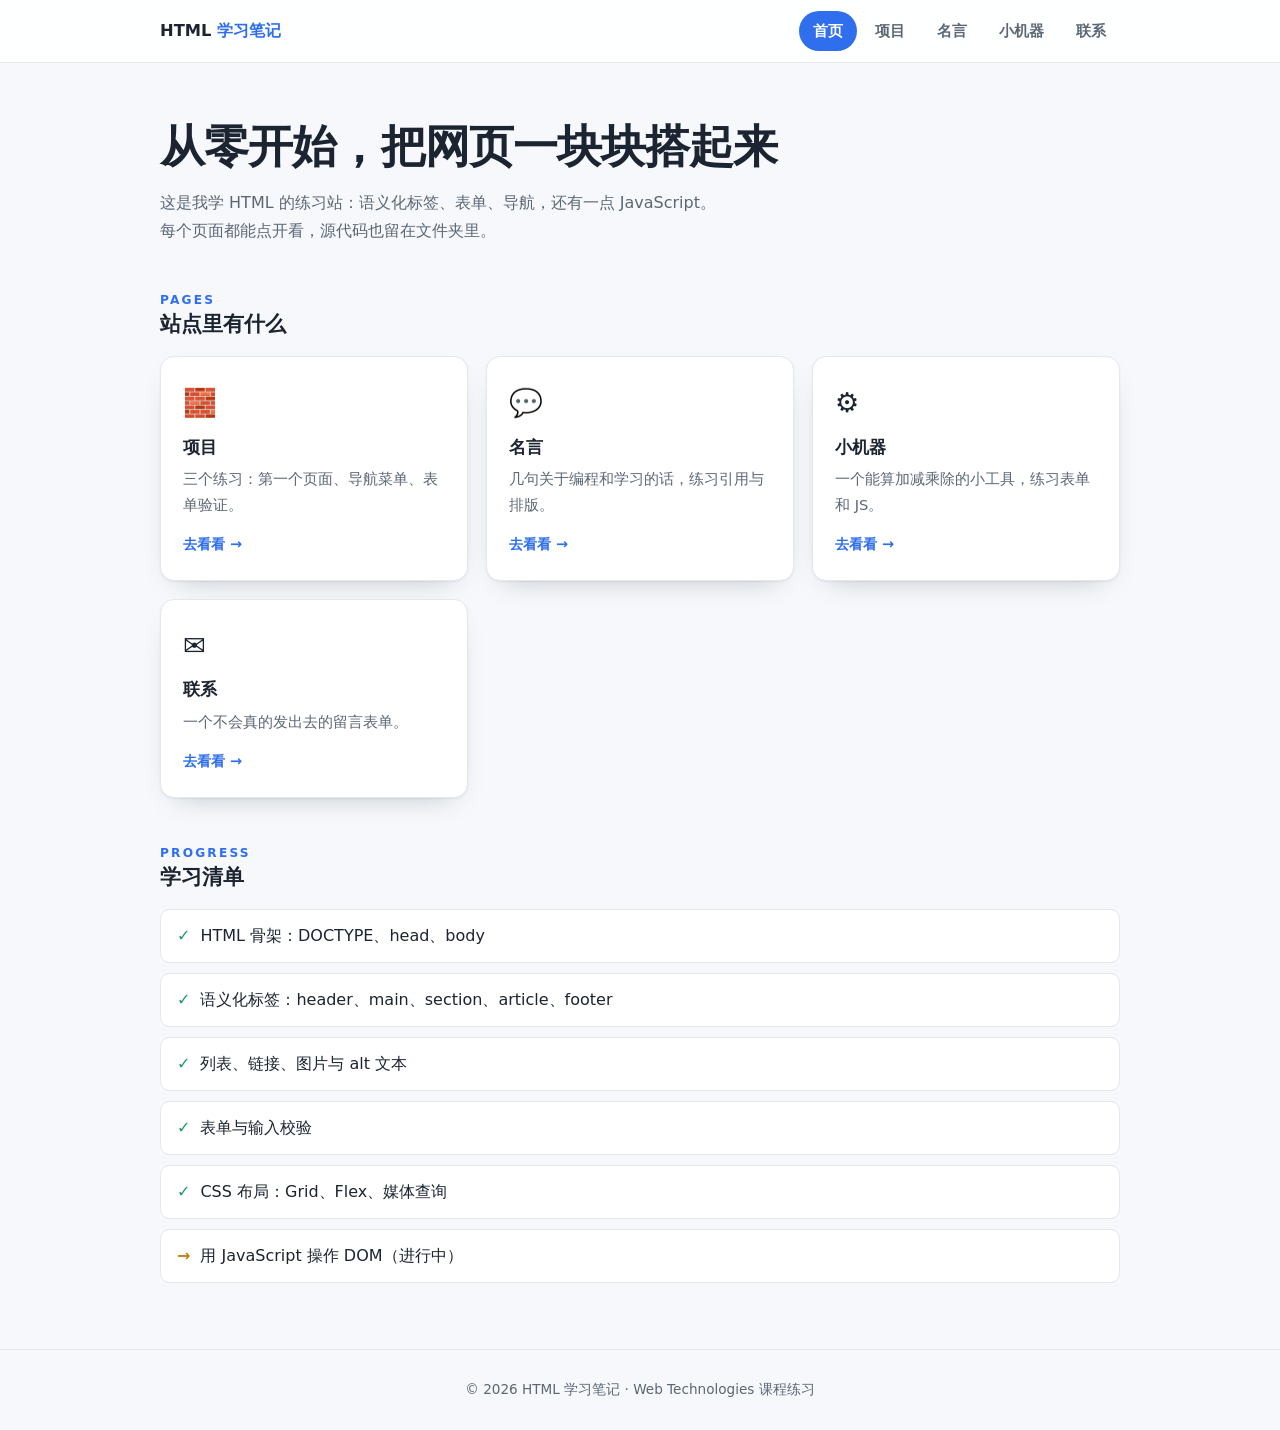
==== index.html @ 374c4c26 "feat: 搭建 HTML 学习笔记站点 五个页面：首页、项目、名言、小机器、联系；统一 styles.css，nav.js 做导航高亮，machine.js 实现四则运算。" ====
<!DOCTYPE html>
<html lang="zh-CN">
<head>
  <meta charset="UTF-8">
  <meta name="viewport" content="width=device-width, initial-scale=1.0">
  <title>首页 · HTML 学习笔记</title>
  <link rel="stylesheet" href="styles.css">
</head>
<body>

  <header class="site-header">
    <div class="header-inner">
      <a class="brand" href="index.html">HTML <span>学习笔记</span></a>
      <nav class="site-nav">
        <a href="index.html">首页</a>
        <a href="project.html">项目</a>
        <a href="quotes.html">名言</a>
        <a href="machine.html">小机器</a>
        <a href="contact.html">联系</a>
      </nav>
    </div>
  </header>

  <main class="wrap">
    <section class="hero">
      <h1>从零开始，把网页一块块搭起来</h1>
      <p class="lead">
        这是我学 HTML 的练习站：语义化标签、表单、导航，还有一点 JavaScript。
        每个页面都能点开看，源代码也留在文件夹里。
      </p>
    </section>

    <h2 class="section-title"><small>PAGES</small>站点里有什么</h2>
    <div class="grid">
      <article class="card">
        <div class="icon">🧱</div>
        <h3>项目</h3>
        <p>三个练习：第一个页面、导航菜单、表单验证。</p>
        <a class="more" href="project.html">去看看 →</a>
      </article>
      <article class="card">
        <div class="icon">💬</div>
        <h3>名言</h3>
        <p>几句关于编程和学习的话，练习引用与排版。</p>
        <a class="more" href="quotes.html">去看看 →</a>
      </article>
      <article class="card">
        <div class="icon">⚙️</div>
        <h3>小机器</h3>
        <p>一个能算加减乘除的小工具，练习表单和 JS。</p>
        <a class="more" href="machine.html">去看看 →</a>
      </article>
      <article class="card">
        <div class="icon">✉️</div>
        <h3>联系</h3>
        <p>一个不会真的发出去的留言表单。</p>
        <a class="more" href="contact.html">去看看 →</a>
      </article>
    </div>

    <h2 class="section-title"><small>PROGRESS</small>学习清单</h2>
    <ul class="checklist">
      <li><span class="done">✓</span> HTML 骨架：DOCTYPE、head、body</li>
      <li><span class="done">✓</span> 语义化标签：header、main、section、article、footer</li>
      <li><span class="done">✓</span> 列表、链接、图片与 alt 文本</li>
      <li><span class="done">✓</span> 表单与输入校验</li>
      <li><span class="done">✓</span> CSS 布局：Grid、Flex、媒体查询</li>
      <li><span class="todo">→</span> 用 JavaScript 操作 DOM（进行中）</li>
    </ul>
  </main>

  <footer class="site-footer">
    © <span id="year">2026</span> HTML 学习笔记 · Web Technologies 课程练习
  </footer>

  <script src="nav.js"></script>
</body>
</html>
---- styles.css ----
/* =========================================================
   HTML 学习笔记 · 站点样式
   ========================================================= */

:root {
  --ink: #1b2430;
  --muted: #5b6775;
  --line: #e3e8ef;
  --bg: #f6f8fb;
  --card: #ffffff;
  --blue: #2f6fed;
  --blue-dark: #1f52bd;
  --radius: 14px;
  --shadow: 0 1px 2px rgba(27, 36, 48, .06), 0 12px 28px -18px rgba(27, 36, 48, .35);
  --maxw: 960px;
}

* { box-sizing: border-box; }

body {
  margin: 0;
  background: var(--bg);
  color: var(--ink);
  font-family: "Segoe UI", "Microsoft YaHei", system-ui, sans-serif;
  line-height: 1.75;
}

a { color: var(--blue); text-decoration: none; }
a:hover { color: var(--blue-dark); }

h1, h2, h3 { margin: 0; line-height: 1.25; }
p { margin: 0; }

:focus-visible {
  outline: 3px solid var(--blue);
  outline-offset: 3px;
  border-radius: 6px;
}

/* ---------- 顶栏 ---------- */
.site-header {
  position: sticky;
  top: 0;
  z-index: 10;
  background: rgba(255, 255, 255, .9);
  backdrop-filter: blur(10px);
  border-bottom: 1px solid var(--line);
}
.header-inner {
  width: min(100% - 40px, var(--maxw));
  margin-inline: auto;
  height: 62px;
  display: flex;
  align-items: center;
  gap: 16px;
}
.brand {
  font-weight: 800;
  font-size: 1.02rem;
  color: var(--ink);
}
.brand span { color: var(--blue); }

.site-nav {
  margin-left: auto;
  display: flex;
  gap: 4px;
  flex-wrap: wrap;
}
.site-nav a {
  padding: 7px 14px;
  border-radius: 999px;
  color: var(--muted);
  font-size: .92rem;
  font-weight: 600;
}
.site-nav a:hover { background: #eef3fe; color: var(--blue); }
.site-nav a.is-active { background: var(--blue); color: #fff; }

/* ---------- 布局 ---------- */
.wrap {
  width: min(100% - 40px, var(--maxw));
  margin-inline: auto;
  padding: 56px 0;
}

.hero h1 {
  font-size: clamp(2rem, 5vw, 2.8rem);
  letter-spacing: -.02em;
}
.hero .lead {
  color: var(--muted);
  margin-top: 14px;
  max-width: 36em;
}

.section-title {
  margin: 48px 0 18px;
  font-size: 1.3rem;
}
.section-title small {
  display: block;
  font-size: .76rem;
  letter-spacing: .18em;
  color: var(--blue);
  font-weight: 800;
  margin-bottom: 4px;
}

/* ---------- 卡片 ---------- */
.grid {
  display: grid;
  grid-template-columns: repeat(auto-fill, minmax(240px, 1fr));
  gap: 18px;
}

.card {
  background: var(--card);
  border: 1px solid var(--line);
  border-radius: var(--radius);
  padding: 22px;
  box-shadow: var(--shadow);
  transition: transform .18s, border-color .18s;
}
.card:hover { transform: translateY(-3px); border-color: #c7d7fb; }

.card .icon { font-size: 1.7rem; }
.card h3 { font-size: 1.08rem; margin: 10px 0 8px; }
.card p { color: var(--muted); font-size: .92rem; }
.card .more {
  display: inline-block;
  margin-top: 14px;
  font-weight: 700;
  font-size: .9rem;
}

/* ---------- 清单 ---------- */
.checklist { list-style: none; padding: 0; margin: 0; }
.checklist li {
  background: var(--card);
  border: 1px solid var(--line);
  border-radius: 10px;
  padding: 12px 16px;
  margin-bottom: 10px;
  display: flex;
  gap: 10px;
  align-items: flex-start;
}
.checklist .done { color: #1a9c62; font-weight: 800; }
.checklist .todo { color: #c2801a; font-weight: 800; }

/* ---------- 引用卡 ---------- */
.quote {
  background: var(--card);
  border-left: 4px solid var(--blue);
  border-radius: 10px;
  padding: 20px 22px;
  margin-bottom: 16px;
  box-shadow: var(--shadow);
}
.quote p { font-size: 1.02rem; }
.quote cite {
  display: block;
  margin-top: 10px;
  color: var(--muted);
  font-size: .86rem;
  font-style: normal;
}

/* ---------- 表单 ---------- */
.form-card {
  background: var(--card);
  border: 1px solid var(--line);
  border-radius: var(--radius);
  padding: 24px;
  box-shadow: var(--shadow);
  max-width: 560px;
}
.field { display: grid; gap: 6px; margin-bottom: 16px; }
.field label { font-size: .86rem; font-weight: 700; }
.field input,
.field textarea,
.field select {
  width: 100%;
  padding: 10px 12px;
  border: 1px solid #ccd5e1;
  border-radius: 10px;
  font-family: inherit;
  font-size: .95rem;
  background: #fff;
}
.field textarea { min-height: 120px; resize: vertical; }

.btn {
  display: inline-block;
  padding: 11px 22px;
  border: 0;
  border-radius: 999px;
  background: var(--blue);
  color: #fff;
  font-family: inherit;
  font-size: .95rem;
  font-weight: 700;
  cursor: pointer;
}
.btn:hover { background: var(--blue-dark); }

.result {
  margin-top: 16px;
  padding: 12px 16px;
  border-radius: 10px;
  background: #e9f7ef;
  color: #166b45;
  font-size: .92rem;
}

/* ---------- 页脚 ---------- */
.site-footer {
  border-top: 1px solid var(--line);
  padding: 28px 0;
  color: var(--muted);
  font-size: .85rem;
  text-align: center;
}

@media (max-width: 600px) {
  .header-inner { height: auto; padding: 10px 0; flex-wrap: wrap; }
  .site-nav { margin-left: 0; }
  .wrap { padding: 36px 0; }
}
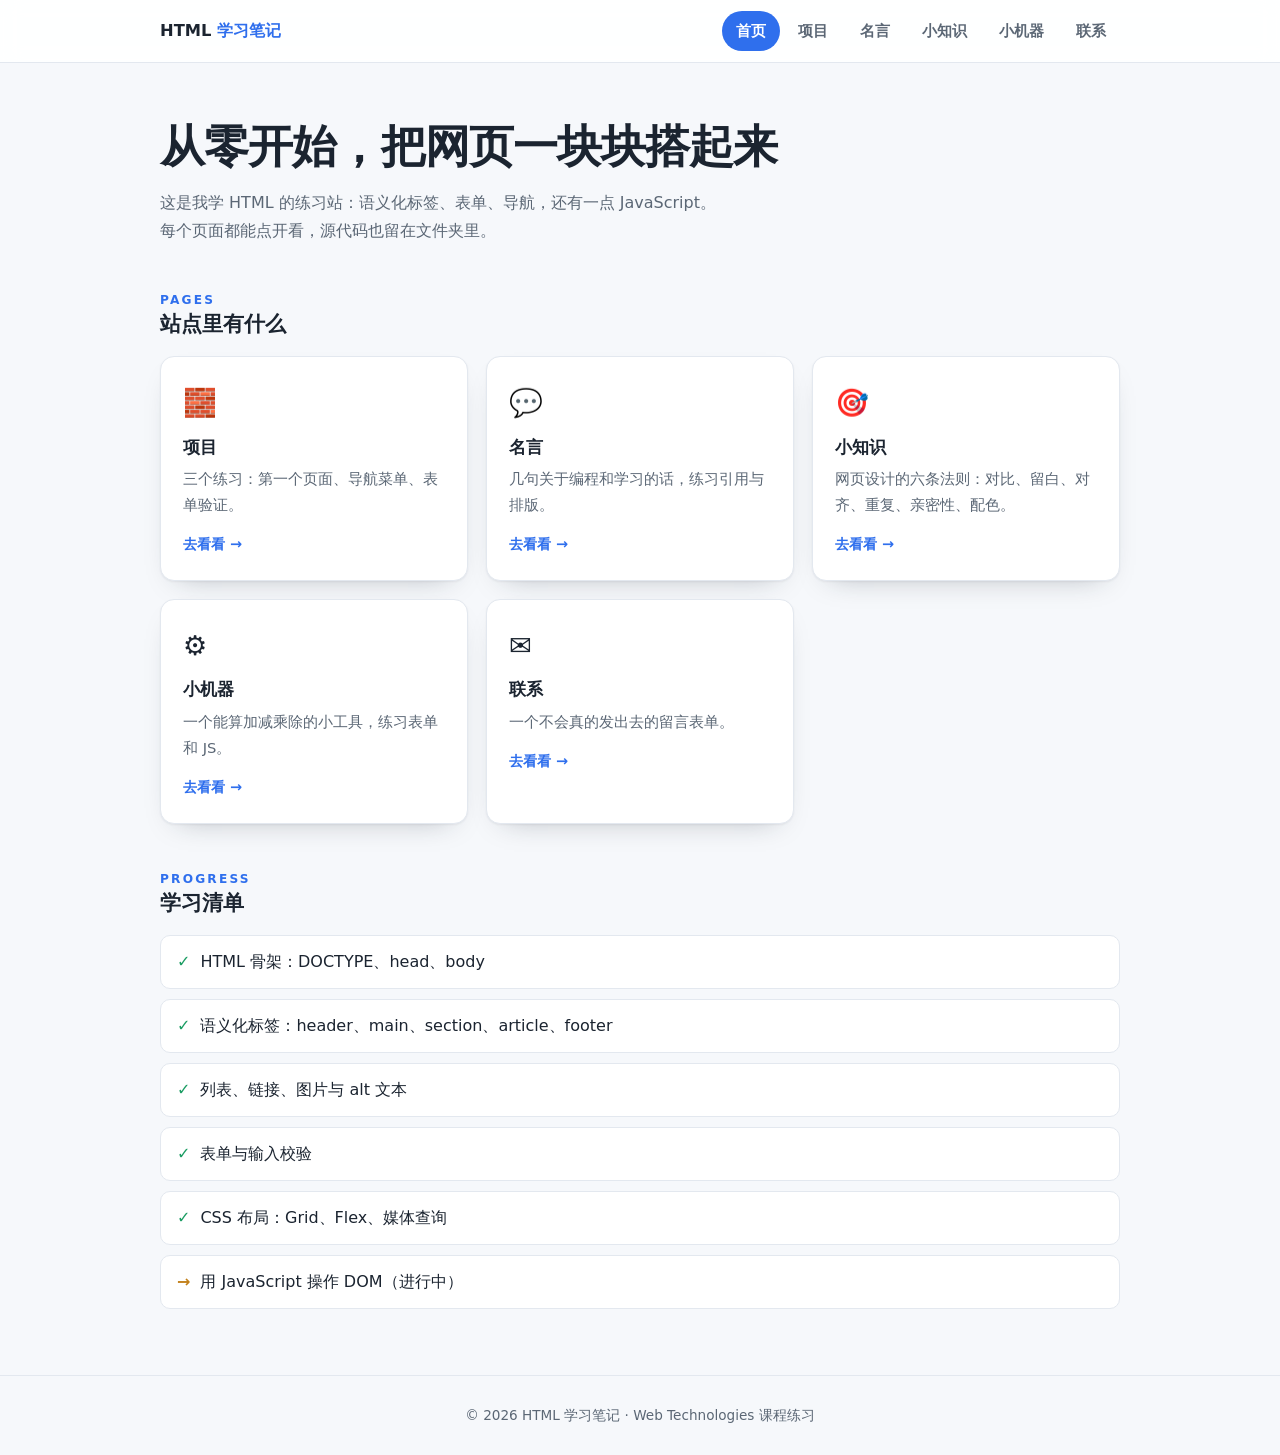
==== commit 78fe2665: "feat: 新增「设计小知识」页面 六条设计法则、正反排版对比示例、可直接照抄的数值清单；全站导航加「小知识」入口。" ====
--- a/index.html
+++ b/index.html
@@ -3,6 +3,13 @@
 <head>
   <meta charset="UTF-8">
   <meta name="viewport" content="width=device-width, initial-scale=1.0">
+  <meta name="description" content="HTML 学习笔记：五个页面的练习站，从语义化标签到表单和一点 JavaScript。">
+  <meta property="og:type" content="website">
+  <meta property="og:title" content="HTML 学习笔记">
+  <meta property="og:description" content="五个页面的练习站：语义化标签、表单、CSS 布局和一点点 JavaScript。">
+  <meta property="og:url" content="https://sagitt-45708.github.io/html-practice/">
+  <meta property="og:image" content="https://sagitt-45708.github.io/html-practice/cover.png">
+  <meta name="twitter:card" content="summary_large_image">
   <title>首页 · HTML 学习笔记</title>
   <link rel="stylesheet" href="styles.css">
 </head>
@@ -15,6 +22,7 @@
         <a href="index.html">首页</a>
         <a href="project.html">项目</a>
         <a href="quotes.html">名言</a>
+        <a href="tips.html">小知识</a>
         <a href="machine.html">小机器</a>
         <a href="contact.html">联系</a>
       </nav>
@@ -43,6 +51,12 @@
         <h3>名言</h3>
         <p>几句关于编程和学习的话，练习引用与排版。</p>
         <a class="more" href="quotes.html">去看看 →</a>
+      </article>
+      <article class="card">
+        <div class="icon">🎯</div>
+        <h3>小知识</h3>
+        <p>网页设计的六条法则：对比、留白、对齐、重复、亲密性、配色。</p>
+        <a class="more" href="tips.html">去看看 →</a>
       </article>
       <article class="card">
         <div class="icon">⚙️</div>
--- a/styles.css
+++ b/styles.css
@@ -214,6 +214,54 @@
   font-size: .92rem;
 }
 
+/* ---------- 对比示例 ---------- */
+.compare {
+  display: grid;
+  grid-template-columns: 1fr 1fr;
+  gap: 18px;
+}
+.compare-item {
+  background: var(--card);
+  border: 1px solid var(--line);
+  border-radius: var(--radius);
+  padding: 18px;
+  box-shadow: var(--shadow);
+}
+.compare-tag {
+  display: inline-block;
+  font-size: .74rem;
+  font-weight: 800;
+  padding: 2px 10px;
+  border-radius: 999px;
+  margin-bottom: 12px;
+}
+.compare-tag.bad { background: #fdeceb; color: #a3271f; }
+.compare-tag.good { background: #e9f7ef; color: #166b45; }
+
+.demo-raw { padding: 4px; }
+
+.demo-polished { padding: 6px 4px; }
+.demo-eyebrow {
+  font-size: .74rem;
+  letter-spacing: .14em;
+  font-weight: 800;
+  color: var(--blue);
+  margin-bottom: 6px;
+}
+.demo-title {
+  font-size: 1.35rem;
+  font-weight: 800;
+  margin-bottom: 8px;
+}
+.demo-body { color: var(--muted); font-size: .95rem; }
+.demo-note {
+  margin-top: 12px;
+  padding-left: 12px;
+  border-left: 3px solid var(--line);
+  color: var(--muted);
+  font-size: .88rem;
+}
+
 /* ---------- 页脚 ---------- */
 .site-footer {
   border-top: 1px solid var(--line);
@@ -227,4 +275,5 @@
   .header-inner { height: auto; padding: 10px 0; flex-wrap: wrap; }
   .site-nav { margin-left: 0; }
   .wrap { padding: 36px 0; }
-}
+  .compare { grid-template-columns: 1fr; }
+}
